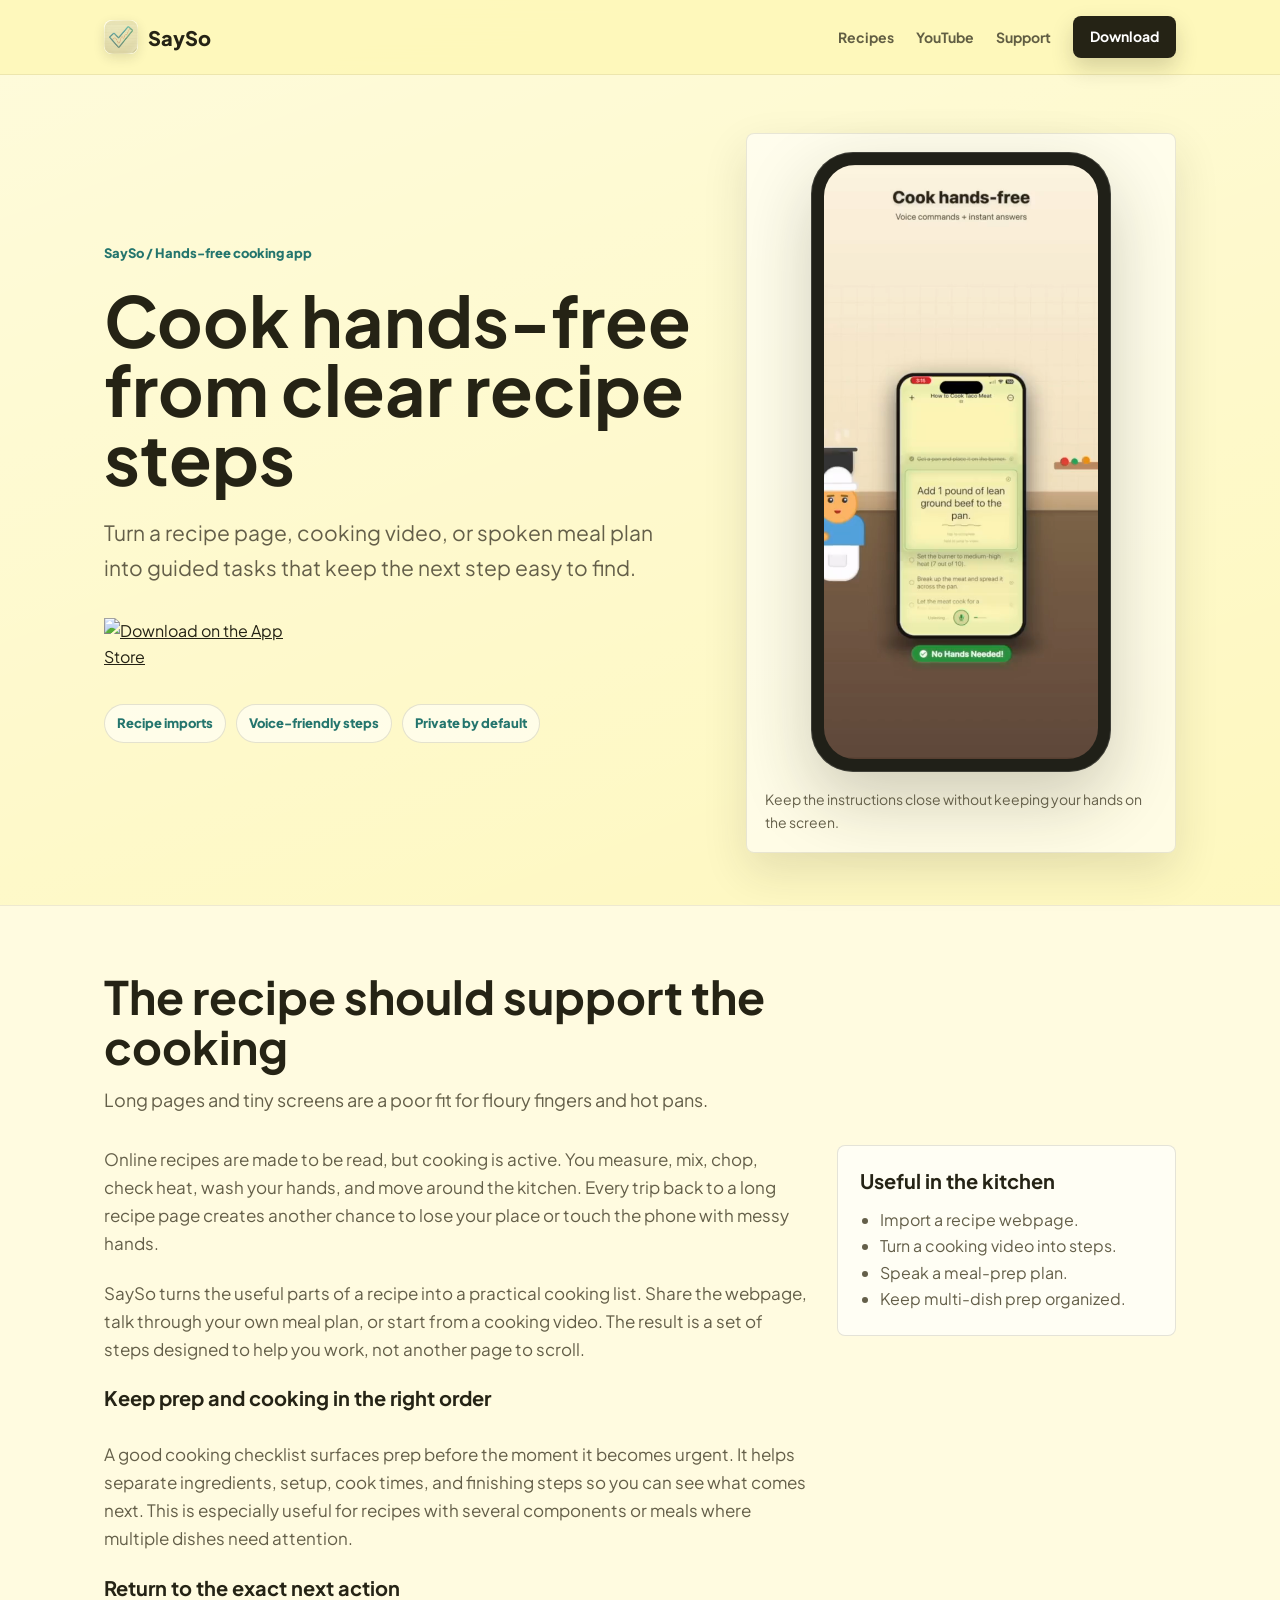
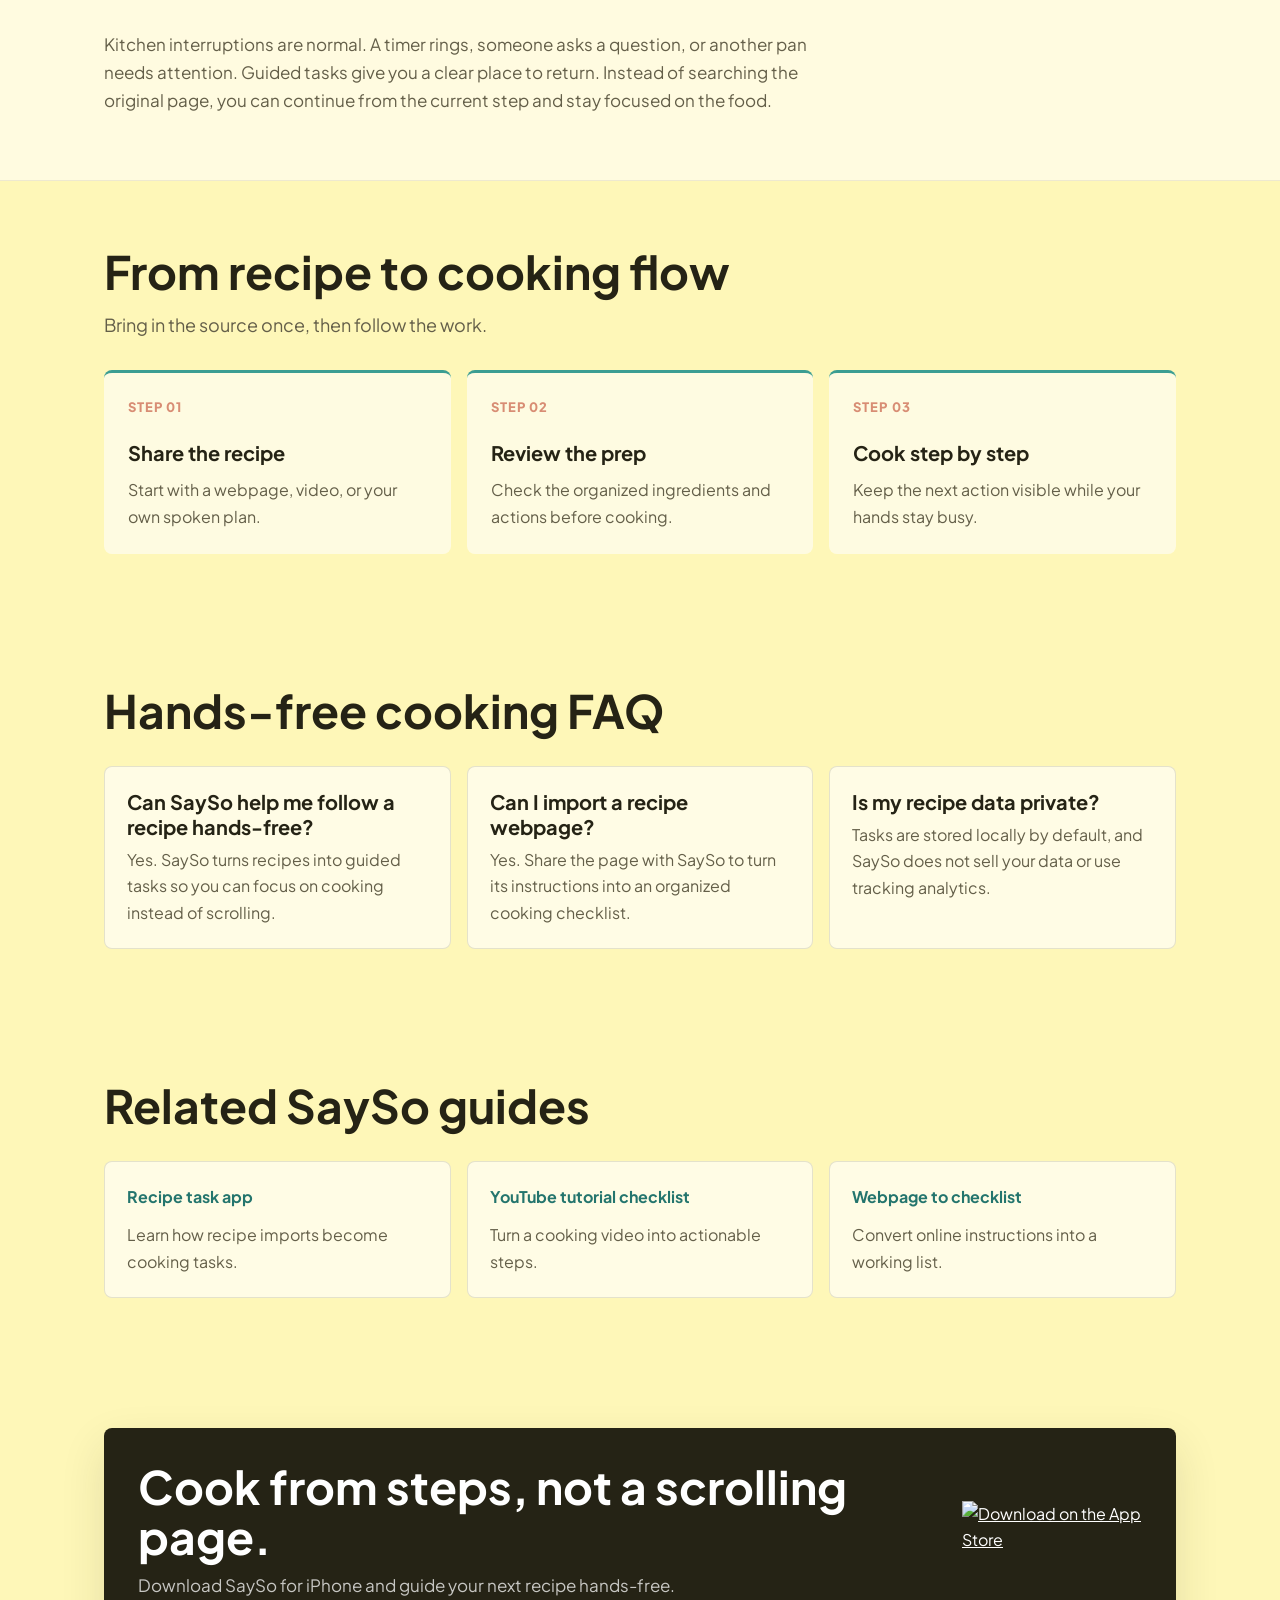
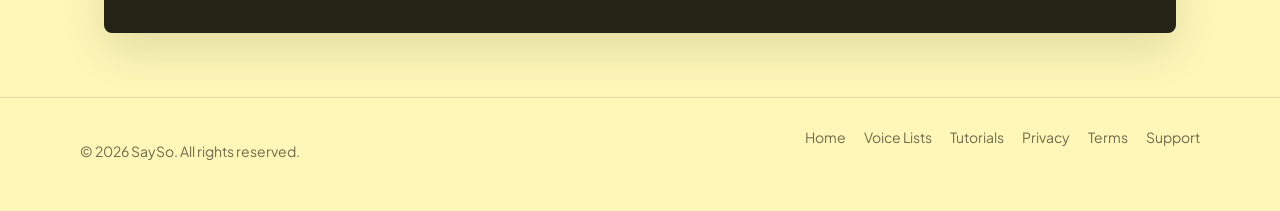
==== hands-free-cooking-app/index.html @ a4806770 "Expand SEO landing pages" ====
<!DOCTYPE html>
<html lang="en">
<head>
    <meta charset="UTF-8"><meta name="viewport" content="width=device-width, initial-scale=1.0">
    <title>Hands-Free Cooking App for iPhone - SaySo</title>
    <meta name="description" content="Turn recipes and meal plans into guided cooking steps you can follow hands-free. SaySo keeps the next step ready on your iPhone while you cook.">
    <meta name="robots" content="index, follow"><meta name="theme-color" content="#4EADA0"><meta name="apple-itunes-app" content="app-id=6758558171">
    <link rel="canonical" href="https://sayso-app.netlify.app/hands-free-cooking-app/">
    <meta property="og:title" content="Hands-Free Cooking App for iPhone - SaySo"><meta property="og:description" content="Follow recipe steps without repeatedly touching or scrolling your phone."><meta property="og:type" content="website"><meta property="og:url" content="https://sayso-app.netlify.app/hands-free-cooking-app/"><meta property="og:image" content="https://sayso-app.netlify.app/assets/social-card.jpg"><meta name="twitter:card" content="summary_large_image"><meta name="twitter:image" content="https://sayso-app.netlify.app/assets/social-card.jpg">
    <link rel="icon" type="image/png" href="/assets/icon-256.png"><link rel="apple-touch-icon" href="/assets/icon-180.png"><link rel="preconnect" href="https://fonts.googleapis.com"><link rel="preconnect" href="https://fonts.gstatic.com" crossorigin><link href="https://fonts.googleapis.com/css2?family=Patrick+Hand&amp;family=Plus+Jakarta+Sans:wght@400;500;600;700;800&amp;display=swap" rel="stylesheet"><link rel="stylesheet" href="/assets/seo-pages.css">
    <script type="application/ld+json">{"@context":"https://schema.org","@type":"FAQPage","mainEntity":[{"@type":"Question","name":"Can SaySo help me follow a recipe hands-free?","acceptedAnswer":{"@type":"Answer","text":"Yes. SaySo turns recipes into guided tasks so you can keep your attention on cooking instead of repeatedly scrolling the source page."}},{"@type":"Question","name":"Can I import a recipe from a webpage?","acceptedAnswer":{"@type":"Answer","text":"Yes. Share a recipe webpage with SaySo to turn its instructions into an organized cooking checklist."}},{"@type":"Question","name":"Does SaySo store my recipes privately?","acceptedAnswer":{"@type":"Answer","text":"Tasks are stored locally by default, SaySo does not sell your data, and tracking analytics are not used."}}]}</script>
</head>
<body>
    <header class="site-header"><nav class="nav" aria-label="Primary navigation"><a href="/" class="brand" aria-label="SaySo home"><img src="/assets/icon-256.webp" alt="" width="34" height="34"><span>SaySo</span></a><ul class="nav-links"><li><a href="/recipe-task-app/">Recipes</a></li><li><a href="/youtube-to-checklist/">YouTube</a></li><li><a href="/support/">Support</a></li><li><a class="download-link" href="https://apps.apple.com/us/app/sayso-task-companion/id6758558171" target="_blank" rel="noopener noreferrer">Download</a></li></ul></nav></header>
    <main>
        <section class="page-hero"><div><p class="breadcrumbs"><a href="/">SaySo</a> / Hands-free cooking app</p><h1>Cook hands-free from clear recipe steps</h1><p class="hero-lead">Turn a recipe page, cooking video, or spoken meal plan into guided tasks that keep the next step easy to find.</p><div class="cta-row"><a href="https://apps.apple.com/us/app/sayso-task-companion/id6758558171" class="app-store-badge" aria-label="Download SaySo on the App Store" target="_blank" rel="noopener noreferrer"><img src="https://developer.apple.com/assets/elements/badges/download-on-the-app-store.svg" alt="Download on the App Store" width="180" height="60"></a></div><ul class="proof"><li>Recipe imports</li><li>Voice-friendly steps</li><li>Private by default</li></ul></div><div class="visual-card"><div class="phone-shell"><img src="/assets/app-preview-poster.png" alt="SaySo iPhone preview showing hands-free guided cooking tasks"></div><p class="visual-caption">Keep the instructions close without keeping your hands on the screen.</p></div></section>
        <section class="content-band"><div class="content-section"><div class="section-heading"><h2>The recipe should support the cooking</h2><p>Long pages and tiny screens are a poor fit for floury fingers and hot pans.</p></div><div class="copy-grid"><div class="article-copy">
            <p>Online recipes are made to be read, but cooking is active. You measure, mix, chop, check heat, wash your hands, and move around the kitchen. Every trip back to a long recipe page creates another chance to lose your place or touch the phone with messy hands.</p>
            <p>SaySo turns the useful parts of a recipe into a practical cooking list. Share the webpage, talk through your own meal plan, or start from a cooking video. The result is a set of steps designed to help you work, not another page to scroll.</p>
            <h3>Keep prep and cooking in the right order</h3><p>A good cooking checklist surfaces prep before the moment it becomes urgent. It helps separate ingredients, setup, cook times, and finishing steps so you can see what comes next. This is especially useful for recipes with several components or meals where multiple dishes need attention.</p>
            <h3>Return to the exact next action</h3><p>Kitchen interruptions are normal. A timer rings, someone asks a question, or another pan needs attention. Guided tasks give you a clear place to return. Instead of searching the original page, you can continue from the current step and stay focused on the food.</p>
        </div><aside class="sidebar-card"><h3>Useful in the kitchen</h3><ul><li>Import a recipe webpage.</li><li>Turn a cooking video into steps.</li><li>Speak a meal-prep plan.</li><li>Keep multi-dish prep organized.</li></ul></aside></div></div></section>
        <section class="content-section"><div class="section-heading"><h2>From recipe to cooking flow</h2><p>Bring in the source once, then follow the work.</p></div><div class="steps"><article class="step-card"><span>Step 01</span><h3>Share the recipe</h3><p>Start with a webpage, video, or your own spoken plan.</p></article><article class="step-card"><span>Step 02</span><h3>Review the prep</h3><p>Check the organized ingredients and actions before cooking.</p></article><article class="step-card"><span>Step 03</span><h3>Cook step by step</h3><p>Keep the next action visible while your hands stay busy.</p></article></div></section>
        <section class="content-section"><div class="section-heading"><h2>Hands-free cooking FAQ</h2></div><div class="faq-grid"><article class="faq-card"><h3>Can SaySo help me follow a recipe hands-free?</h3><p>Yes. SaySo turns recipes into guided tasks so you can focus on cooking instead of scrolling.</p></article><article class="faq-card"><h3>Can I import a recipe webpage?</h3><p>Yes. Share the page with SaySo to turn its instructions into an organized cooking checklist.</p></article><article class="faq-card"><h3>Is my recipe data private?</h3><p>Tasks are stored locally by default, and SaySo does not sell your data or use tracking analytics.</p></article></div></section>
        <section class="content-section"><div class="section-heading"><h2>Related SaySo guides</h2></div><div class="related-grid"><a class="related-card" href="/recipe-task-app/"><strong>Recipe task app</strong><p>Learn how recipe imports become cooking tasks.</p></a><a class="related-card" href="/youtube-tutorial-checklist/"><strong>YouTube tutorial checklist</strong><p>Turn a cooking video into actionable steps.</p></a><a class="related-card" href="/webpage-to-checklist/"><strong>Webpage to checklist</strong><p>Convert online instructions into a working list.</p></a></div></section>
        <section class="final-cta"><div class="cta-panel"><div><h2>Cook from steps, not a scrolling page.</h2><p>Download SaySo for iPhone and guide your next recipe hands-free.</p></div><a href="https://apps.apple.com/us/app/sayso-task-companion/id6758558171" class="app-store-badge" aria-label="Download SaySo on the App Store" target="_blank" rel="noopener noreferrer"><img src="https://developer.apple.com/assets/elements/badges/download-on-the-app-store.svg" alt="Download on the App Store" width="180" height="60"></a></div></section>
    </main>
    <footer><div class="footer-inner"><p>&copy; 2026 SaySo. All rights reserved.</p><div class="footer-links"><a href="/">Home</a><a href="/voice-to-do-list-app/">Voice Lists</a><a href="/youtube-tutorial-checklist/">Tutorials</a><a href="/privacy/">Privacy</a><a href="/terms/">Terms</a><a href="/support/">Support</a></div></div></footer>
</body>
</html>
---- assets/seo-pages.css ----
:root {
    --bg: #fef7b8;
    --bg-soft: #fffbe0;
    --ink: #252315;
    --muted: #645f49;
    --teal: #3b9d92;
    --teal-dark: #24756d;
    --coral: #d88d74;
    --white: #ffffff;
    --line: rgba(37, 35, 21, 0.12);
    --shadow: 0 18px 45px rgba(43, 39, 23, 0.12);
    --max: 1120px;
}

* { box-sizing: border-box; }

body {
    margin: 0;
    font-family: "Plus Jakarta Sans", -apple-system, BlinkMacSystemFont, sans-serif;
    color: var(--ink);
    background:
        linear-gradient(160deg, rgba(255, 255, 255, 0.5), rgba(255, 255, 255, 0) 44%),
        var(--bg);
    line-height: 1.65;
    -webkit-font-smoothing: antialiased;
}

a { color: inherit; }

img,
video { max-width: 100%; }

.site-header {
    position: sticky;
    top: 0;
    z-index: 10;
    border-bottom: 1px solid rgba(37, 35, 21, 0.08);
    background: rgba(254, 247, 184, 0.88);
    backdrop-filter: blur(16px);
}

.nav,
.footer-inner,
.page-hero,
.content-section,
.final-cta {
    max-width: var(--max);
    margin: 0 auto;
}

.nav {
    padding: 16px 24px;
    display: flex;
    align-items: center;
    justify-content: space-between;
    gap: 24px;
}

.brand {
    display: inline-flex;
    align-items: center;
    gap: 10px;
    text-decoration: none;
    font-weight: 800;
    font-size: 20px;
}

.brand img {
    width: 34px;
    height: 34px;
    border-radius: 8px;
    box-shadow: 0 4px 12px rgba(37, 35, 21, 0.12);
}

.nav-links {
    display: flex;
    align-items: center;
    gap: 22px;
    list-style: none;
    margin: 0;
    padding: 0;
}

.nav-links a {
    text-decoration: none;
    color: rgba(37, 35, 21, 0.72);
    font-weight: 700;
    font-size: 14px;
}

.nav-links a:hover,
.nav-links a:focus-visible { color: var(--ink); }

.download-link {
    display: inline-flex;
    align-items: center;
    justify-content: center;
    min-height: 42px;
    padding: 0 17px;
    border-radius: 8px;
    background: var(--ink);
    color: var(--white) !important;
    box-shadow: 0 10px 22px rgba(37, 35, 21, 0.18);
}

.page-hero {
    padding: 58px 24px 52px;
    display: grid;
    grid-template-columns: minmax(0, 1.04fr) minmax(300px, 0.76fr);
    gap: 54px;
    align-items: center;
}

.breadcrumbs {
    margin: 0 0 22px;
    color: var(--teal-dark);
    font-size: 13px;
    font-weight: 800;
}

.breadcrumbs a { text-decoration: none; }

h1 {
    margin: 0;
    max-width: 680px;
    font-size: clamp(42px, 6vw, 70px);
    line-height: 0.98;
    letter-spacing: 0;
}

.hero-lead {
    margin: 24px 0 0;
    max-width: 660px;
    color: var(--muted);
    font-size: clamp(18px, 2vw, 21px);
}

.cta-row {
    display: flex;
    flex-wrap: wrap;
    gap: 18px;
    align-items: center;
    margin-top: 32px;
}

.app-store-badge {
    display: inline-flex;
    transition: transform 0.18s ease, filter 0.18s ease;
}

.app-store-badge:hover,
.app-store-badge:focus-visible {
    transform: translateY(-2px);
    filter: drop-shadow(0 12px 18px rgba(37, 35, 21, 0.16));
}

.app-store-badge img {
    width: 180px;
    height: auto;
    display: block;
}

.proof {
    display: flex;
    flex-wrap: wrap;
    gap: 10px;
    margin: 26px 0 0;
    padding: 0;
    list-style: none;
}

.proof li {
    border: 1px solid var(--line);
    border-radius: 999px;
    background: rgba(255, 255, 255, 0.58);
    padding: 8px 12px;
    color: var(--teal-dark);
    font-size: 13px;
    font-weight: 800;
}

.visual-card {
    border: 1px solid rgba(37, 35, 21, 0.1);
    border-radius: 8px;
    padding: 18px;
    background: rgba(255, 255, 255, 0.58);
    box-shadow: var(--shadow);
}

.phone-shell {
    width: min(300px, 100%);
    margin: 0 auto;
    padding: 13px;
    border-radius: 42px;
    background: #202018;
    box-shadow:
        0 28px 70px rgba(37, 35, 21, 0.22),
        inset 0 0 0 1px rgba(255, 255, 255, 0.14);
}

.phone-shell video,
.phone-shell img {
    display: block;
    width: 100%;
    aspect-ratio: 443 / 960;
    border-radius: 31px;
    object-fit: cover;
    background: #f8f3dc;
}

.visual-caption {
    margin: 16px 0 0;
    color: var(--muted);
    font-size: 14px;
}

.content-band {
    background: var(--bg-soft);
    border-top: 1px solid rgba(37, 35, 21, 0.08);
    border-bottom: 1px solid rgba(37, 35, 21, 0.08);
}

.content-section {
    padding: 66px 24px;
}

.section-heading {
    max-width: 760px;
    margin-bottom: 30px;
}

h2 {
    margin: 0;
    font-size: clamp(30px, 4vw, 46px);
    line-height: 1.08;
}

.section-heading p {
    margin: 14px 0 0;
    color: var(--muted);
    font-size: 18px;
}

.copy-grid {
    display: grid;
    grid-template-columns: minmax(0, 1fr) minmax(260px, 0.48fr);
    gap: 28px;
    align-items: start;
}

.article-copy {
    display: grid;
    gap: 22px;
}

.article-copy p {
    margin: 0;
    color: var(--muted);
    font-size: 17px;
}

.article-copy h3,
.sidebar-card h3,
.faq-card h3,
.related-card h3 {
    margin: 0 0 8px;
    font-size: 20px;
    line-height: 1.25;
}

.sidebar-card,
.faq-card,
.related-card {
    border: 1px solid var(--line);
    border-radius: 8px;
    background: rgba(255, 255, 255, 0.64);
    padding: 22px;
}

.sidebar-card ul {
    margin: 14px 0 0;
    padding-left: 20px;
    color: var(--muted);
}

.steps,
.faq-grid,
.related-grid {
    display: grid;
    grid-template-columns: repeat(3, 1fr);
    gap: 16px;
}

.step-card {
    border-top: 3px solid var(--teal);
    border-radius: 8px;
    padding: 24px;
    background: rgba(255, 255, 255, 0.58);
}

.step-card span {
    display: block;
    margin-bottom: 18px;
    color: var(--coral);
    font-size: 13px;
    font-weight: 800;
    letter-spacing: 0.08em;
    text-transform: uppercase;
}

.step-card h3 {
    margin: 0 0 8px;
    font-size: 20px;
}

.step-card p,
.faq-card p,
.related-card p {
    margin: 0;
    color: var(--muted);
}

.related-card {
    display: flex;
    flex-direction: column;
    gap: 12px;
    text-decoration: none;
}

.related-card strong {
    color: var(--teal-dark);
}

.final-cta {
    padding: 64px 24px;
}

.cta-panel {
    display: grid;
    grid-template-columns: 1fr auto;
    align-items: center;
    gap: 28px;
    padding: 34px;
    border-radius: 8px;
    background: var(--ink);
    color: var(--white);
    box-shadow: var(--shadow);
}

.cta-panel h2 {
    color: var(--white);
}

.cta-panel p {
    margin: 10px 0 0;
    color: rgba(255, 255, 255, 0.74);
    font-size: 17px;
}

footer {
    border-top: 1px solid rgba(37, 35, 21, 0.12);
    padding: 28px 24px 34px;
}

.footer-inner {
    display: flex;
    justify-content: space-between;
    gap: 20px;
    color: rgba(37, 35, 21, 0.66);
    font-size: 14px;
}

.footer-links {
    display: flex;
    gap: 18px;
    flex-wrap: wrap;
}

.footer-links a {
    text-decoration: none;
}

.footer-links a:hover,
.footer-links a:focus-visible {
    text-decoration: underline;
}

@media (max-width: 860px) {
    .page-hero,
    .copy-grid,
    .cta-panel {
        grid-template-columns: 1fr;
    }

    .steps,
    .faq-grid,
    .related-grid {
        grid-template-columns: 1fr 1fr;
    }
}

@media (max-width: 680px) {
    .nav {
        padding: 14px 18px;
    }

    .nav-links li:not(:last-child) {
        display: none;
    }

    .page-hero,
    .content-section,
    .final-cta {
        padding-left: 18px;
        padding-right: 18px;
    }

    .page-hero {
        padding-top: 42px;
        padding-bottom: 38px;
        gap: 30px;
    }

    h1 {
        font-size: 40px;
    }

    .hero-lead,
    .section-heading p,
    .article-copy p {
        font-size: 16px;
    }

    .steps,
    .faq-grid,
    .related-grid {
        grid-template-columns: 1fr;
    }

    .phone-shell {
        width: 218px;
        height: 210px;
        overflow: hidden;
        padding: 10px;
        border-radius: 32px;
    }

    .phone-shell video,
    .phone-shell img {
        height: 390px;
        aspect-ratio: auto;
        border-radius: 24px;
        object-position: top center;
    }

    .app-store-badge img {
        width: 164px;
    }

    .footer-inner {
        flex-direction: column;
    }
}
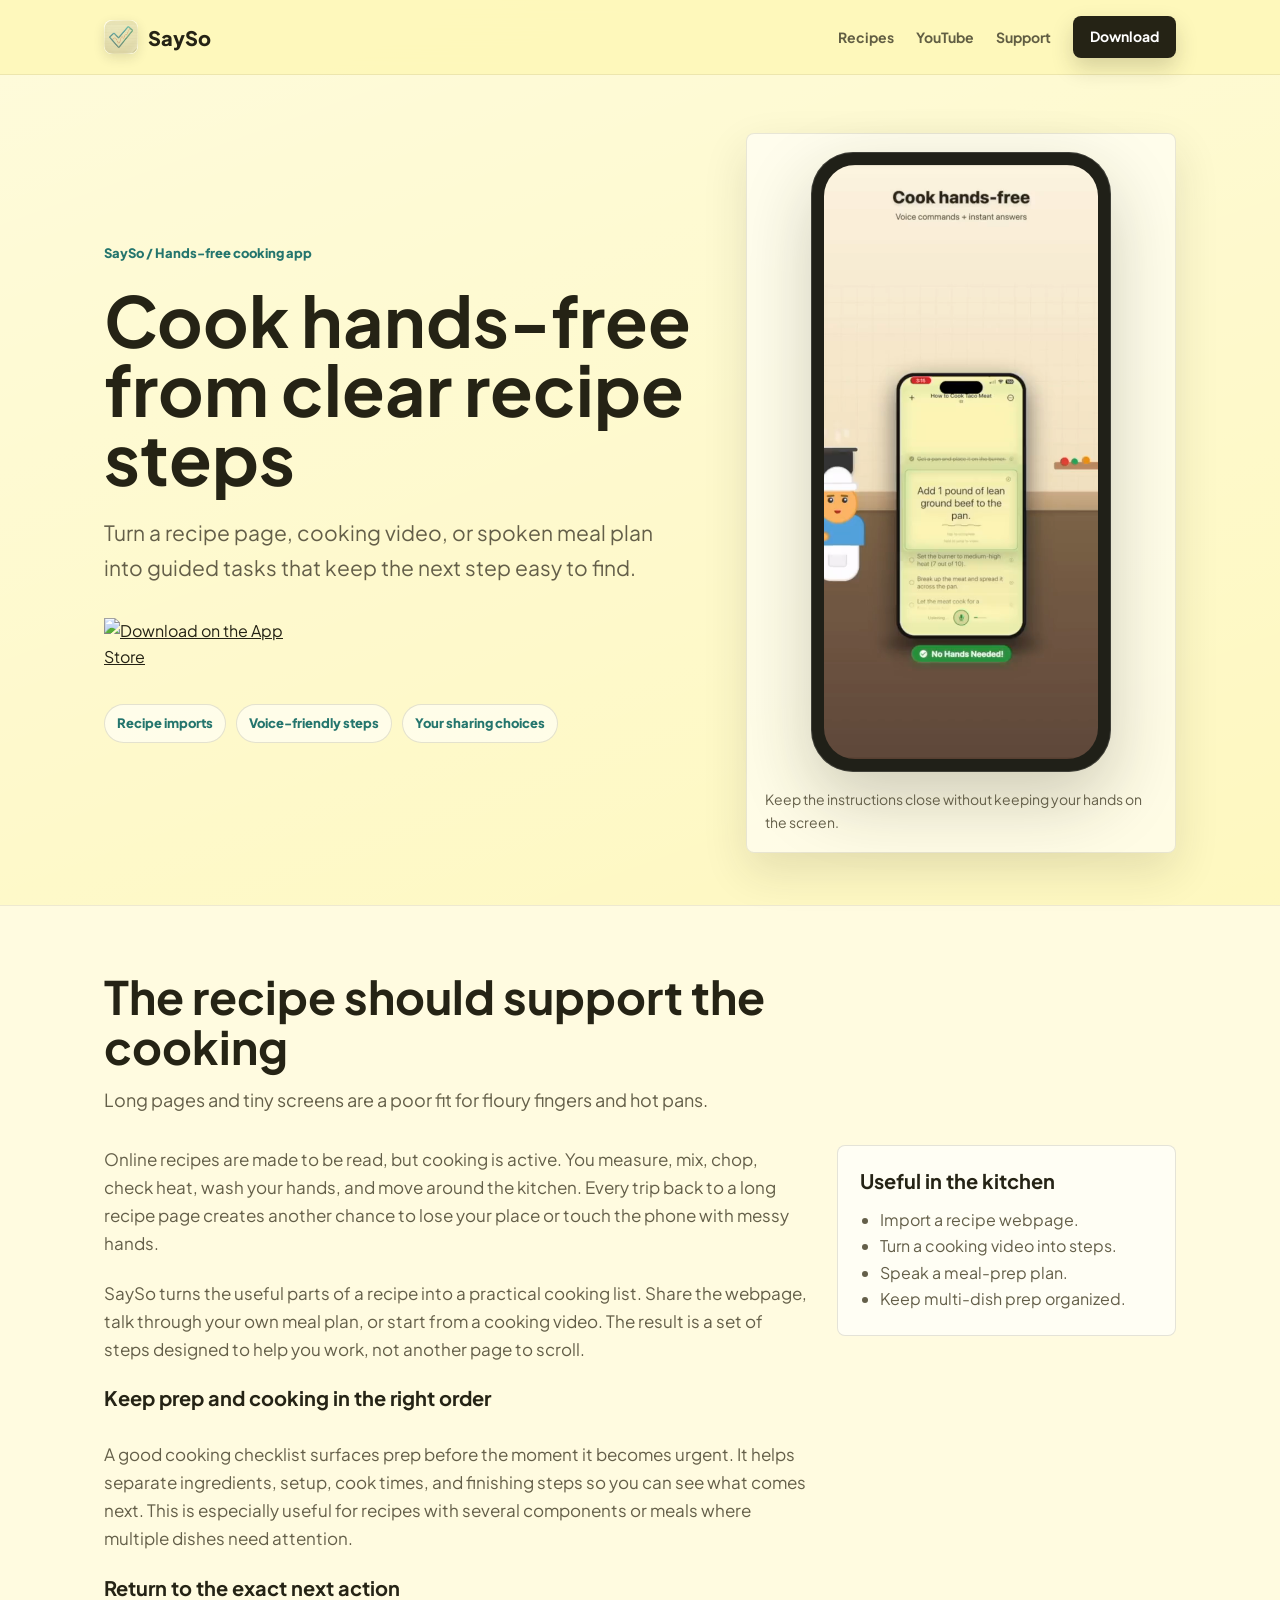
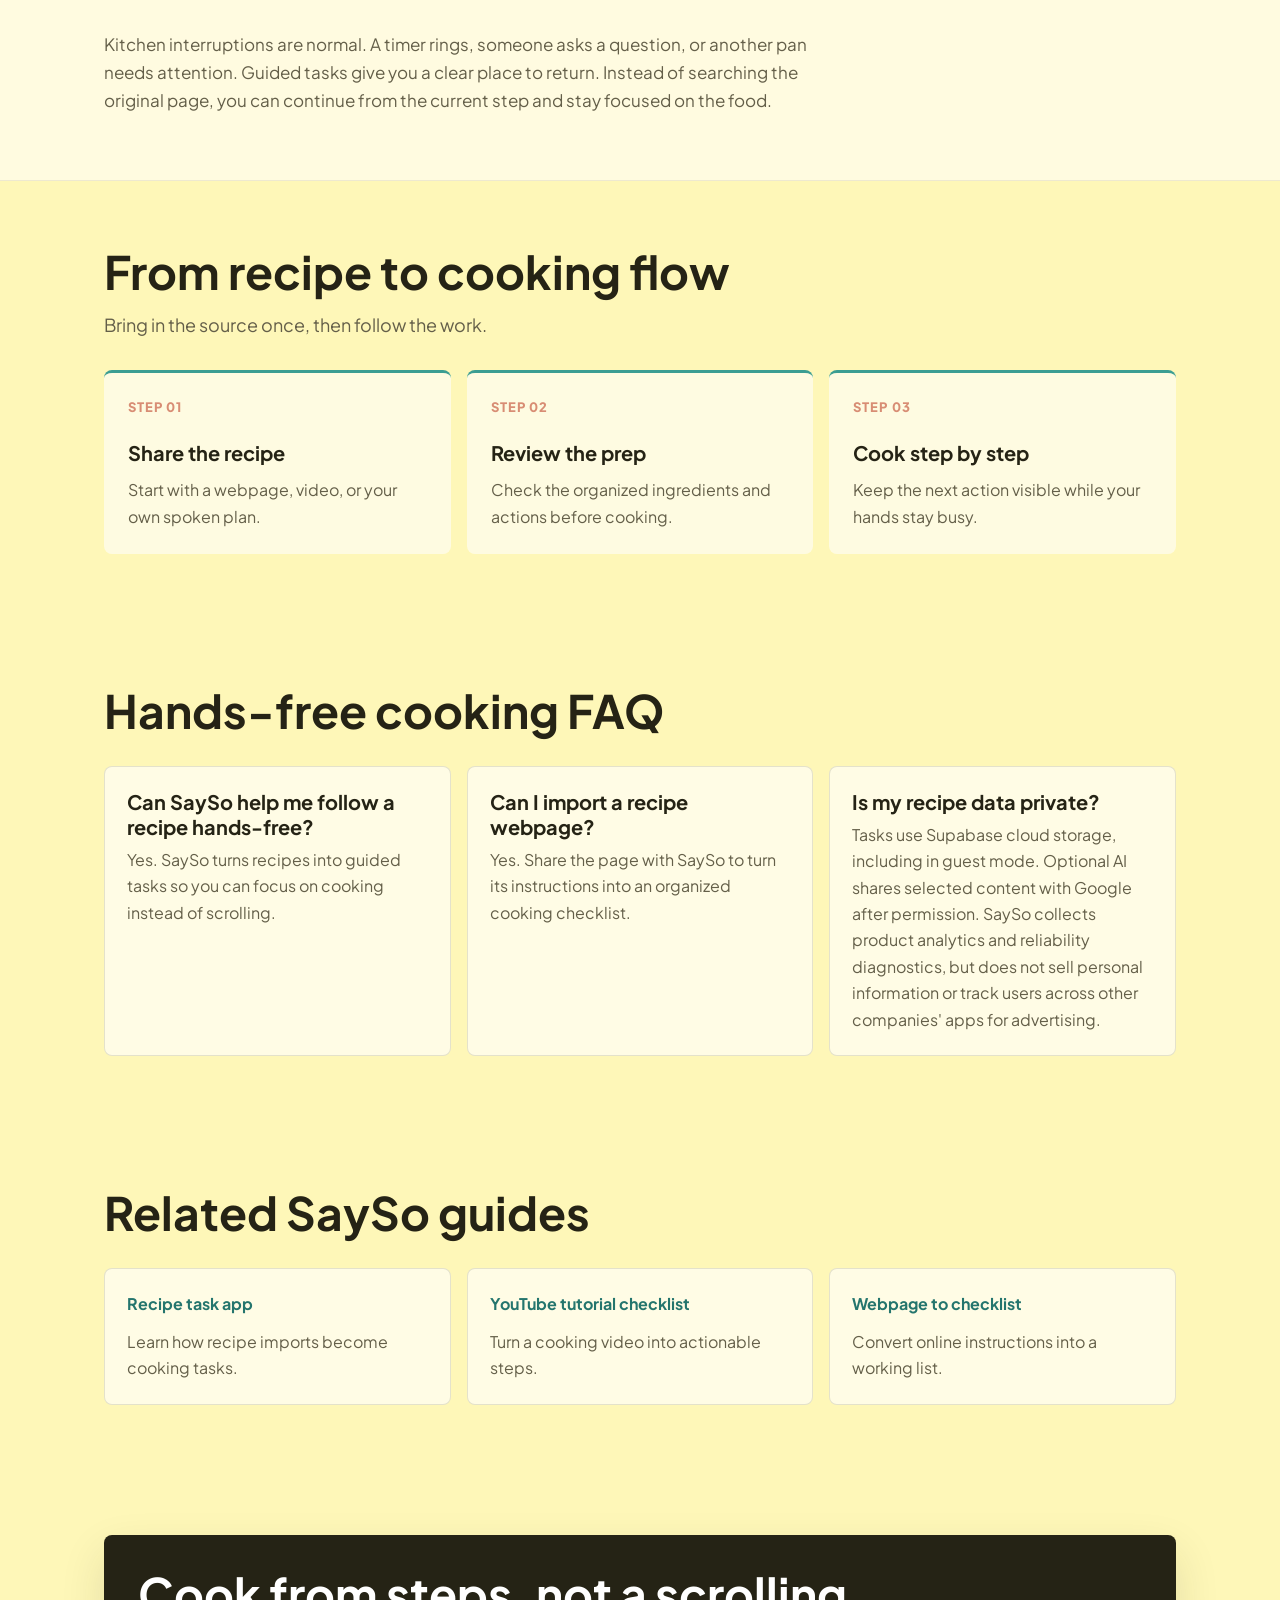
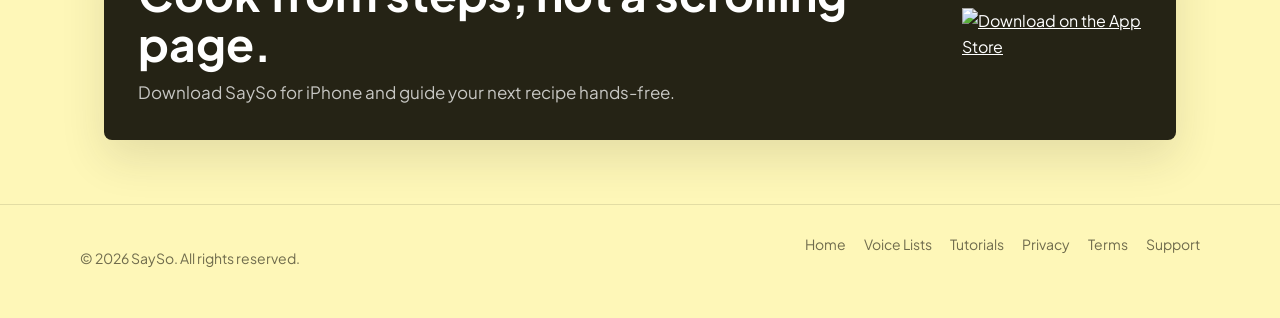
==== commit c4ccfd6a: "Correct SaySo privacy and cloud feature disclosures" ====
--- a/hands-free-cooking-app/index.html
+++ b/hands-free-cooking-app/index.html
@@ -5,15 +5,16 @@
     <title>Hands-Free Cooking App for iPhone - SaySo</title>
     <meta name="description" content="Turn recipes and meal plans into guided cooking steps you can follow hands-free. SaySo keeps the next step ready on your iPhone while you cook.">
     <meta name="robots" content="index, follow"><meta name="theme-color" content="#4EADA0"><meta name="apple-itunes-app" content="app-id=6758558171">
-    <link rel="canonical" href="https://sayso-app.netlify.app/hands-free-cooking-app/">
-    <meta property="og:title" content="Hands-Free Cooking App for iPhone - SaySo"><meta property="og:description" content="Follow recipe steps without repeatedly touching or scrolling your phone."><meta property="og:type" content="website"><meta property="og:url" content="https://sayso-app.netlify.app/hands-free-cooking-app/"><meta property="og:image" content="https://sayso-app.netlify.app/assets/social-card.jpg"><meta name="twitter:card" content="summary_large_image"><meta name="twitter:image" content="https://sayso-app.netlify.app/assets/social-card.jpg">
+    <link rel="canonical" href="https://getsayso.netlify.app/hands-free-cooking-app/">
+    <meta property="og:title" content="Hands-Free Cooking App for iPhone - SaySo"><meta property="og:description" content="Follow recipe steps without repeatedly touching or scrolling your phone."><meta property="og:type" content="website"><meta property="og:url" content="https://getsayso.netlify.app/hands-free-cooking-app/"><meta property="og:image" content="https://getsayso.netlify.app/assets/social-card.jpg"><meta name="twitter:card" content="summary_large_image"><meta name="twitter:image" content="https://getsayso.netlify.app/assets/social-card.jpg">
     <link rel="icon" type="image/png" href="/assets/icon-256.png"><link rel="apple-touch-icon" href="/assets/icon-180.png"><link rel="preconnect" href="https://fonts.googleapis.com"><link rel="preconnect" href="https://fonts.gstatic.com" crossorigin><link href="https://fonts.googleapis.com/css2?family=Patrick+Hand&amp;family=Plus+Jakarta+Sans:wght@400;500;600;700;800&amp;display=swap" rel="stylesheet"><link rel="stylesheet" href="/assets/seo-pages.css">
-    <script type="application/ld+json">{"@context":"https://schema.org","@type":"FAQPage","mainEntity":[{"@type":"Question","name":"Can SaySo help me follow a recipe hands-free?","acceptedAnswer":{"@type":"Answer","text":"Yes. SaySo turns recipes into guided tasks so you can keep your attention on cooking instead of repeatedly scrolling the source page."}},{"@type":"Question","name":"Can I import a recipe from a webpage?","acceptedAnswer":{"@type":"Answer","text":"Yes. Share a recipe webpage with SaySo to turn its instructions into an organized cooking checklist."}},{"@type":"Question","name":"Does SaySo store my recipes privately?","acceptedAnswer":{"@type":"Answer","text":"Tasks are stored locally by default, SaySo does not sell your data, and tracking analytics are not used."}}]}</script>
+    <script type="application/ld+json">{"@context":"https://schema.org","@type":"FAQPage","mainEntity":[{"@type":"Question","name":"Can SaySo help me follow a recipe hands-free?","acceptedAnswer":{"@type":"Answer","text":"Yes. SaySo turns recipes into guided tasks so you can keep your attention on cooking instead of repeatedly scrolling the source page."}},{"@type":"Question","name":"Can I import a recipe from a webpage?","acceptedAnswer":{"@type":"Answer","text":"Yes. Share a recipe webpage with SaySo to turn its instructions into an organized cooking checklist."}},{"@type":"Question","name":"Does SaySo store my recipes privately?","acceptedAnswer":{"@type":"Answer","text":"Tasks use Supabase cloud storage, including in guest mode. Optional AI shares selected content with Google after permission. SaySo collects product analytics and reliability diagnostics, but does not sell personal information or track users across other companies' apps for advertising."}}]}</script>
+    <script type="application/ld+json">{"@context":"https://schema.org","@type":"BreadcrumbList","itemListElement":[{"@type":"ListItem","position":1,"name":"SaySo","item":"https://getsayso.netlify.app/"},{"@type":"ListItem","position":2,"name":"Hands-Free Cooking App","item":"https://getsayso.netlify.app/hands-free-cooking-app/"}]}</script>
 </head>
 <body>
     <header class="site-header"><nav class="nav" aria-label="Primary navigation"><a href="/" class="brand" aria-label="SaySo home"><img src="/assets/icon-256.webp" alt="" width="34" height="34"><span>SaySo</span></a><ul class="nav-links"><li><a href="/recipe-task-app/">Recipes</a></li><li><a href="/youtube-to-checklist/">YouTube</a></li><li><a href="/support/">Support</a></li><li><a class="download-link" href="https://apps.apple.com/us/app/sayso-task-companion/id6758558171" target="_blank" rel="noopener noreferrer">Download</a></li></ul></nav></header>
     <main>
-        <section class="page-hero"><div><p class="breadcrumbs"><a href="/">SaySo</a> / Hands-free cooking app</p><h1>Cook hands-free from clear recipe steps</h1><p class="hero-lead">Turn a recipe page, cooking video, or spoken meal plan into guided tasks that keep the next step easy to find.</p><div class="cta-row"><a href="https://apps.apple.com/us/app/sayso-task-companion/id6758558171" class="app-store-badge" aria-label="Download SaySo on the App Store" target="_blank" rel="noopener noreferrer"><img src="https://developer.apple.com/assets/elements/badges/download-on-the-app-store.svg" alt="Download on the App Store" width="180" height="60"></a></div><ul class="proof"><li>Recipe imports</li><li>Voice-friendly steps</li><li>Private by default</li></ul></div><div class="visual-card"><div class="phone-shell"><img src="/assets/app-preview-poster.png" alt="SaySo iPhone preview showing hands-free guided cooking tasks"></div><p class="visual-caption">Keep the instructions close without keeping your hands on the screen.</p></div></section>
+        <section class="page-hero"><div><p class="breadcrumbs"><a href="/">SaySo</a> / Hands-free cooking app</p><h1>Cook hands-free from clear recipe steps</h1><p class="hero-lead">Turn a recipe page, cooking video, or spoken meal plan into guided tasks that keep the next step easy to find.</p><div class="cta-row"><a href="https://apps.apple.com/us/app/sayso-task-companion/id6758558171" class="app-store-badge" aria-label="Download SaySo on the App Store" target="_blank" rel="noopener noreferrer"><img src="https://developer.apple.com/assets/elements/badges/download-on-the-app-store.svg" alt="Download on the App Store" width="180" height="60"></a></div><ul class="proof"><li>Recipe imports</li><li>Voice-friendly steps</li><li>Your sharing choices</li></ul></div><div class="visual-card"><div class="phone-shell"><img src="/assets/app-preview-poster.png" alt="SaySo iPhone preview showing hands-free guided cooking tasks"></div><p class="visual-caption">Keep the instructions close without keeping your hands on the screen.</p></div></section>
         <section class="content-band"><div class="content-section"><div class="section-heading"><h2>The recipe should support the cooking</h2><p>Long pages and tiny screens are a poor fit for floury fingers and hot pans.</p></div><div class="copy-grid"><div class="article-copy">
             <p>Online recipes are made to be read, but cooking is active. You measure, mix, chop, check heat, wash your hands, and move around the kitchen. Every trip back to a long recipe page creates another chance to lose your place or touch the phone with messy hands.</p>
             <p>SaySo turns the useful parts of a recipe into a practical cooking list. Share the webpage, talk through your own meal plan, or start from a cooking video. The result is a set of steps designed to help you work, not another page to scroll.</p>
@@ -21,7 +22,7 @@
             <h3>Return to the exact next action</h3><p>Kitchen interruptions are normal. A timer rings, someone asks a question, or another pan needs attention. Guided tasks give you a clear place to return. Instead of searching the original page, you can continue from the current step and stay focused on the food.</p>
         </div><aside class="sidebar-card"><h3>Useful in the kitchen</h3><ul><li>Import a recipe webpage.</li><li>Turn a cooking video into steps.</li><li>Speak a meal-prep plan.</li><li>Keep multi-dish prep organized.</li></ul></aside></div></div></section>
         <section class="content-section"><div class="section-heading"><h2>From recipe to cooking flow</h2><p>Bring in the source once, then follow the work.</p></div><div class="steps"><article class="step-card"><span>Step 01</span><h3>Share the recipe</h3><p>Start with a webpage, video, or your own spoken plan.</p></article><article class="step-card"><span>Step 02</span><h3>Review the prep</h3><p>Check the organized ingredients and actions before cooking.</p></article><article class="step-card"><span>Step 03</span><h3>Cook step by step</h3><p>Keep the next action visible while your hands stay busy.</p></article></div></section>
-        <section class="content-section"><div class="section-heading"><h2>Hands-free cooking FAQ</h2></div><div class="faq-grid"><article class="faq-card"><h3>Can SaySo help me follow a recipe hands-free?</h3><p>Yes. SaySo turns recipes into guided tasks so you can focus on cooking instead of scrolling.</p></article><article class="faq-card"><h3>Can I import a recipe webpage?</h3><p>Yes. Share the page with SaySo to turn its instructions into an organized cooking checklist.</p></article><article class="faq-card"><h3>Is my recipe data private?</h3><p>Tasks are stored locally by default, and SaySo does not sell your data or use tracking analytics.</p></article></div></section>
+        <section class="content-section"><div class="section-heading"><h2>Hands-free cooking FAQ</h2></div><div class="faq-grid"><article class="faq-card"><h3>Can SaySo help me follow a recipe hands-free?</h3><p>Yes. SaySo turns recipes into guided tasks so you can focus on cooking instead of scrolling.</p></article><article class="faq-card"><h3>Can I import a recipe webpage?</h3><p>Yes. Share the page with SaySo to turn its instructions into an organized cooking checklist.</p></article><article class="faq-card"><h3>Is my recipe data private?</h3><p>Tasks use Supabase cloud storage, including in guest mode. Optional AI shares selected content with Google after permission. SaySo collects product analytics and reliability diagnostics, but does not sell personal information or track users across other companies' apps for advertising.</p></article></div></section>
         <section class="content-section"><div class="section-heading"><h2>Related SaySo guides</h2></div><div class="related-grid"><a class="related-card" href="/recipe-task-app/"><strong>Recipe task app</strong><p>Learn how recipe imports become cooking tasks.</p></a><a class="related-card" href="/youtube-tutorial-checklist/"><strong>YouTube tutorial checklist</strong><p>Turn a cooking video into actionable steps.</p></a><a class="related-card" href="/webpage-to-checklist/"><strong>Webpage to checklist</strong><p>Convert online instructions into a working list.</p></a></div></section>
         <section class="final-cta"><div class="cta-panel"><div><h2>Cook from steps, not a scrolling page.</h2><p>Download SaySo for iPhone and guide your next recipe hands-free.</p></div><a href="https://apps.apple.com/us/app/sayso-task-companion/id6758558171" class="app-store-badge" aria-label="Download SaySo on the App Store" target="_blank" rel="noopener noreferrer"><img src="https://developer.apple.com/assets/elements/badges/download-on-the-app-store.svg" alt="Download on the App Store" width="180" height="60"></a></div></section>
     </main>
--- a/assets/seo-pages.css
+++ b/assets/seo-pages.css
@@ -259,6 +259,33 @@
     font-size: 17px;
 }
 
+.example-list {
+    margin: 0;
+    padding-left: 28px;
+    color: var(--ink);
+    font-size: 17px;
+}
+
+.example-list li {
+    padding: 0 0 14px 8px;
+}
+
+.example-list li::marker {
+    color: var(--teal-dark);
+    font-weight: 800;
+}
+
+.example-list span,
+.guide-note {
+    color: var(--muted);
+}
+
+.guide-note {
+    max-width: 760px;
+    margin: 22px 0 0;
+    font-size: 16px;
+}
+
 .article-copy h3,
 .sidebar-card h3,
 .faq-card h3,
@@ -427,7 +454,8 @@
 
     .hero-lead,
     .section-heading p,
-    .article-copy p {
+    .article-copy p,
+    .example-list {
         font-size: 16px;
     }
 
